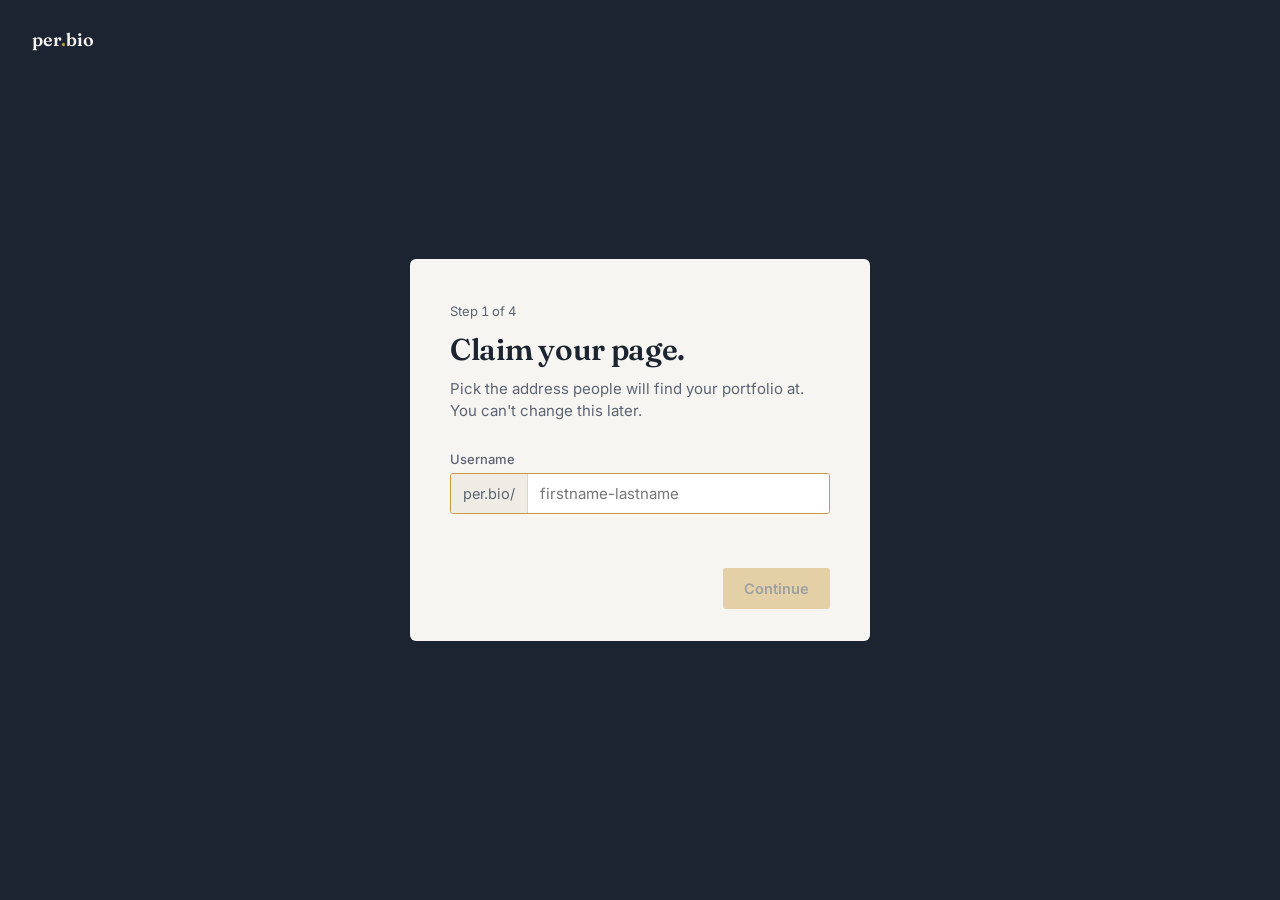
==== dashboard.html @ e637c113 "Add per.bio app" ====
<!DOCTYPE html>
<html lang="en">
<head>
<meta charset="UTF-8">
<meta name="viewport" content="width=device-width, initial-scale=1">
<title>per.bio — Edit your page</title>
<link rel="preconnect" href="https://fonts.googleapis.com">
<link href="https://fonts.googleapis.com/css2?family=Fraunces:opsz,wght@9..144,500;9..144,600&family=Inter:wght@400;500;600;700&display=swap" rel="stylesheet">
<link rel="stylesheet" href="style.css">
</head>
<body data-page="dashboard">

<div class="dashboard">
  <header class="topbar">
    <div style="display:flex; align-items:center;">
      <span class="wordmark">per<span>.</span>bio</span>
      <span class="handle" id="handleLabel"></span>
    </div>
    <div class="topbar-actions">
      <button class="btn-text" id="resetBtn" style="color:rgba(247,245,241,.6)">Start over</button>
      <a class="btn btn-ghost btn-sm" id="publicLink" href="profile.html" target="_blank" rel="noopener">View public page</a>
    </div>
  </header>

  <div class="dash-body">
    <nav class="tab-rail">
      <button data-tab="profile" class="active">Profile</button>
      <button data-tab="socials">Socials</button>
      <button data-tab="media">Media</button>
      <button data-tab="resume">Resume / CV</button>
      <button data-tab="about">About Me</button>
      <button data-tab="contact">Contact Info</button>
      <button data-tab="booking">Booking</button>
    </nav>

    <main class="editor">

      <section class="panel active" data-panel="profile">
        <h2>Profile</h2>
        <p class="panel-sub">This is the header everyone sees first.</p>
        <div class="avatar-picker">
          <div class="avatar-circle" id="avatarCircle" title="Click to change photo"></div>
          <div>
            <button type="button" class="btn btn-outline btn-sm" id="avatarBtn">Change photo</button>
            <input type="file" id="avatarFile" accept="image/*" class="hidden">
          </div>
        </div>
        <div class="field">
          <label for="nameInput">Full name</label>
          <input id="nameInput" type="text" placeholder="Jordan Ramirez">
        </div>
        <div class="field">
          <label for="taglineInput">One-line tagline</label>
          <input id="taglineInput" type="text" placeholder="Junior @ Boston University · Product Design">
        </div>
      </section>

      <section class="panel" data-panel="socials">
        <h2>Socials</h2>
        <p class="panel-sub">Leave any of these blank to hide them from your page.</p>
        <div class="social-grid" id="socialGrid"></div>
      </section>

      <section class="panel" data-panel="media">
        <h2>Media</h2>
        <p class="panel-sub">Link videos, reels, or demos from YouTube, TikTok, or Vimeo.</p>
        <div id="mediaList"></div>
        <div class="list-add-row">
          <button type="button" class="btn btn-outline btn-sm" id="addMediaBtn">+ Add media</button>
        </div>
      </section>

      <section class="panel" data-panel="resume">
        <h2>Resume / CV</h2>
        <p class="panel-sub">Upload a file, or link to one hosted elsewhere.</p>

        <div class="resume-file hidden" id="resumeFileLabel">
          <span></span>
          <button type="button" class="btn-text" id="removeResumeFile">Remove</button>
        </div>
        <div class="resume-drop" id="resumeDrop">Click to upload a PDF</div>
        <input type="file" id="resumeFileInput" accept=".pdf,.doc,.docx" class="hidden">

        <div class="field">
          <label for="resumeLinkInput">Or paste a link</label>
          <input id="resumeLinkInput" type="text" placeholder="drive.google.com/...">
        </div>
      </section>

      <section class="panel" data-panel="about">
        <h2>About Me</h2>
        <p class="panel-sub">The longer story — background, interests, what you're looking for.</p>
        <div class="field">
          <textarea id="aboutInput" rows="10" placeholder="I'm a junior studying..."></textarea>
        </div>
      </section>

      <section class="panel" data-panel="contact">
        <h2>Contact Info</h2>
        <p class="panel-sub">How recruiters or admissions officers can reach you.</p>
        <div class="field">
          <label for="emailInput">Email</label>
          <input id="emailInput" type="email" placeholder="you@school.edu">
        </div>
        <div class="field">
          <label for="phoneInput">Phone</label>
          <input id="phoneInput" type="text" placeholder="(555) 123-4567">
        </div>
        <div class="field">
          <label for="locationInput">Location</label>
          <input id="locationInput" type="text" placeholder="Boston, MA">
        </div>
      </section>

      <section class="panel" data-panel="booking">
        <h2>Booking</h2>
        <p class="panel-sub">Connect Gmail so visitors can book real slots on your calendar — no third-party link needed.</p>

        <div id="gmailNotConnected">
          <div class="gmail-box">
            <div class="gmail-box-icon">@</div>
            <div style="flex:1;">
              <div class="gmail-box-title">Connect your Gmail</div>
              <div class="gmail-box-sub">Your availability below will show real open slots to visitors, and bookings land on your calendar.</div>
              <div class="field" style="margin: 12px 0 10px;">
                <input id="gmailEmailInput" type="email" placeholder="you@gmail.com">
              </div>
              <button type="button" class="btn btn-primary btn-sm" id="connectGmailBtn">Connect Gmail</button>
            </div>
          </div>
        </div>

        <div id="gmailConnected" class="hidden">
          <div class="gmail-connected-badge">
            <span class="gmail-dot"></span>
            <span>Connected as <strong id="gmailEmailLabel"></strong></span>
            <button type="button" class="btn-text" id="disconnectGmailBtn">Disconnect</button>
          </div>

          <h3 class="sub-h">Days you're available</h3>
          <div class="day-toggle-row" id="dayToggleRow"></div>

          <div class="field-row">
            <div class="field">
              <label for="startHourSelect">Available from</label>
              <select id="startHourSelect"></select>
            </div>
            <div class="field">
              <label for="endHourSelect">Available until</label>
              <select id="endHourSelect"></select>
            </div>
            <div class="field">
              <label for="slotLengthSelect">Slot length</label>
              <select id="slotLengthSelect">
                <option value="15">15 min</option>
                <option value="30">30 min</option>
                <option value="60">60 min</option>
              </select>
            </div>
          </div>

          <div class="field">
            <label for="bookingNoteInput">Note shown above your calendar</label>
            <input id="bookingNoteInput" type="text" placeholder="Happy to chat about internships or coffee chats.">
          </div>

          <h3 class="sub-h">Upcoming bookings</h3>
          <div id="bookingsList"></div>
        </div>
      </section>

    </main>

    <aside class="preview">
      <div class="preview-label">Live preview</div>
      <div class="preview-frame">
        <div id="previewPage"></div>
      </div>
    </aside>
  </div>
</div>

<script src="script.js"></script>
<script>
  document.getElementById("avatarBtn").addEventListener("click", () => document.getElementById("avatarFile").click());
</script>
</body>
</html>
---- style.css ----
/* =========================================================
   per.bio — shared styles
   Editorial / academic portfolio aesthetic:
   ink + paper + a single brass accent, hairline rules
   instead of card-shadow stacks.
   ========================================================= */

:root{
  --ink: #1B2430;
  --ink-2: #2A3441;
  --ink-soft: #47526333;
  --paper: #F7F5F1;
  --paper-2: #FFFFFF;
  --brass: #C99A3B;
  --brass-dark: #A87C24;
  --teal: #2F6F62;
  --line: #DCD7CC;
  --line-strong: #C6C0B2;
  --muted: #5B6472;
  --danger: #B3452E;

  --serif: "Fraunces", Georgia, "Times New Roman", serif;
  --sans: "Inter", -apple-system, BlinkMacSystemFont, "Segoe UI", sans-serif;

  --radius-sm: 3px;
  --radius-md: 6px;
  --radius-full: 999px;
}

*{ box-sizing: border-box; }
html, body{ height:100%; }
body{
  margin:0;
  font-family: var(--sans);
  color: var(--ink);
  background: var(--paper);
  -webkit-font-smoothing: antialiased;
}
h1,h2,h3,.serif{ font-family: var(--serif); font-weight: 600; letter-spacing: -0.01em; }
a{ color: inherit; }
button{ font-family: inherit; }
.hidden{ display:none !important; }

input, textarea, select{
  font-family: var(--sans);
  font-size: 15px;
  color: var(--ink);
  background: var(--paper-2);
  border: 1px solid var(--line);
  border-radius: var(--radius-sm);
  padding: 10px 12px;
  width: 100%;
  outline: none;
  transition: border-color .15s ease;
}
input:focus, textarea:focus, select:focus{
  border-color: var(--brass);
}
textarea{ resize: vertical; min-height: 90px; line-height: 1.5; }
label{ font-size: 13px; color: var(--muted); font-weight: 500; display:block; margin-bottom: 6px; }
.field{ margin-bottom: 18px; }
.field-row{ display:flex; gap: 14px; }
.field-row > .field{ flex:1; }

.btn{
  display:inline-flex; align-items:center; justify-content:center; gap:8px;
  border: 1px solid transparent;
  border-radius: var(--radius-sm);
  padding: 11px 20px;
  font-size: 14.5px;
  font-weight: 600;
  cursor: pointer;
  transition: transform .1s ease, opacity .15s ease, background .15s ease;
}
.btn:active{ transform: translateY(1px); }
.btn-primary{ background: var(--brass); color: var(--ink); }
.btn-primary:hover{ background: var(--brass-dark); }
.btn-primary:disabled{ opacity:.4; cursor:not-allowed; }
.btn-ghost{ background: transparent; color: var(--paper); border-color: rgba(247,245,241,.35); }
.btn-ghost:hover{ border-color: rgba(247,245,241,.7); }
.btn-outline{ background: transparent; color: var(--ink); border-color: var(--line-strong); }
.btn-outline:hover{ border-color: var(--ink); }
.btn-sm{ padding: 7px 14px; font-size: 13px; }
.btn-text{ background:none; border:none; color: var(--muted); font-size: 14px; cursor:pointer; padding:6px 4px; }
.btn-text:hover{ color: var(--ink); }

.badge{
  display:inline-flex; align-items:center; gap:6px;
  font-size: 12px; font-weight: 600; letter-spacing:.02em;
  padding: 4px 10px; border-radius: var(--radius-full);
  background: rgba(47,111,98,.1); color: var(--teal);
}

/* ---------- onboarding ---------- */
.onboarding{
  min-height:100vh;
  background: var(--ink);
  display:flex; align-items:center; justify-content:center;
  padding: 32px 20px;
}
.onboard-wordmark{
  position:fixed; top: 28px; left: 32px;
  color: var(--paper); font-family: var(--serif); font-size:18px; font-weight:600;
}
.onboard-wordmark span{ color: var(--brass); }
.onboard-card{
  width: 100%; max-width: 460px;
  background: var(--paper);
  border-radius: var(--radius-md);
  padding: 44px 40px 32px;
}
.step-index{
  font-size: 13px; color: var(--muted); margin-bottom: 14px; font-variant-numeric: tabular-nums;
}
.onboard-card h1{
  font-size: 30px; line-height:1.15; margin: 0 0 10px;
}
.onboard-sub{
  color: var(--muted); font-size: 15px; margin: 0 0 28px; line-height:1.5;
}
.username-input-wrap{
  display:flex; align-items:stretch; border: 1px solid var(--line); border-radius: var(--radius-sm); overflow:hidden;
}
.username-prefix{
  background: #EFECE5; color: var(--muted); font-size: 14.5px;
  display:flex; align-items:center; padding: 0 12px; white-space:nowrap; border-right: 1px solid var(--line);
}
.username-input-wrap input{ border:none; border-radius:0; }
.username-input-wrap:focus-within{ border-color: var(--brass); }
.field-msg{ font-size: 13px; margin-top: 8px; min-height: 18px; }
.field-msg.error{ color: var(--danger); }
.field-msg.ok{ color: var(--teal); }

.choice-list{ display:flex; flex-direction:column; gap:10px; margin-bottom: 8px; }
.choice{
  display:flex; align-items:center; justify-content:space-between; gap:12px;
  border: 1px solid var(--line); border-radius: var(--radius-sm);
  padding: 13px 16px; cursor:pointer; background: var(--paper-2);
  font-size: 15px; text-align:left; transition: border-color .12s ease, background .12s ease;
}
.choice:hover{ border-color: var(--line-strong); }
.choice.selected{ border-color: var(--brass); background: #FBF3E3; }
.choice .tick{
  width:18px; height:18px; border-radius:50%; border: 1.5px solid var(--line-strong); flex:none;
  display:flex; align-items:center; justify-content:center;
}
.choice.selected .tick{ border-color: var(--brass); background: var(--brass); }
.choice.selected .tick::after{ content:""; width:7px; height:7px; border-radius:50%; background: var(--ink); }

.onboard-actions{
  display:flex; align-items:center; justify-content:space-between; margin-top: 28px;
}

/* ---------- dashboard shell ---------- */
.dashboard{ min-height:100vh; display:flex; flex-direction:column; }
.topbar{
  background: var(--ink); color: var(--paper);
  display:flex; align-items:center; justify-content:space-between;
  padding: 14px 26px; flex: none;
}
.topbar .wordmark{ font-family: var(--serif); font-size: 17px; font-weight:600; }
.topbar .wordmark span{ color: var(--brass); }
.topbar .handle{ color: rgba(247,245,241,.6); font-size: 13.5px; margin-left: 14px; }
.topbar-actions{ display:flex; align-items:center; gap: 10px; }

.dash-body{ flex:1; display:flex; min-height:0; }
.tab-rail{
  width: 210px; flex: none; background: var(--paper-2); border-right: 1px solid var(--line);
  padding: 22px 12px; display:flex; flex-direction:column; gap: 2px;
}
.tab-rail button{
  text-align:left; background:none; border:none; cursor:pointer;
  padding: 10px 14px; border-radius: var(--radius-sm); font-size: 14.5px; color: var(--muted);
  display:flex; align-items:center; gap:10px;
}
.tab-rail button:hover{ background: var(--paper); color: var(--ink); }
.tab-rail button.active{ background: var(--ink); color: var(--paper); font-weight:600; }
.tab-rail .rail-num{ font-size:11px; opacity:.55; font-variant-numeric: tabular-nums; width: 16px; }

.editor{
  flex: 1 1 480px; max-width: 620px; overflow-y:auto;
  padding: 32px 36px 60px; border-right: 1px solid var(--line);
}
.editor h2{ font-size: 22px; margin: 0 0 6px; }
.editor .panel-sub{ color: var(--muted); font-size: 14px; margin: 0 0 28px; }
.panel{ display:none; }
.panel.active{ display:block; }

.avatar-picker{ display:flex; align-items:center; gap: 18px; margin-bottom: 26px; }
.avatar-circle{
  width: 74px; height:74px; border-radius:50%; background: var(--ink);
  color: var(--paper); display:flex; align-items:center; justify-content:center;
  font-family: var(--serif); font-size: 26px; overflow:hidden; flex:none; border: 2px solid var(--paper-2);
  box-shadow: 0 0 0 1px var(--line);
}
.avatar-circle img{ width:100%; height:100%; object-fit:cover; }

.social-grid{ display:flex; flex-direction:column; gap: 10px; }
.social-row{ display:flex; align-items:center; gap: 12px; }
.social-chip{
  width: 38px; height:38px; border-radius:50%; flex:none;
  display:flex; align-items:center; justify-content:center;
  font-size: 11.5px; font-weight:700; color:#fff; letter-spacing:.01em;
}
.social-row input{ flex:1; }

.media-item{
  border:1px solid var(--line); border-radius: var(--radius-sm); padding: 14px 16px; margin-bottom: 12px;
}
.media-item .row1{ display:flex; gap:10px; margin-bottom:10px; }
.media-item select{ max-width: 140px; }
.media-item-actions{ display:flex; justify-content:flex-end; }

.list-add-row{ margin-top: 4px; }

.resume-drop{
  border: 1.5px dashed var(--line-strong); border-radius: var(--radius-sm);
  padding: 26px; text-align:center; color: var(--muted); font-size: 14px; margin-bottom: 18px;
  cursor:pointer;
}
.resume-drop:hover{ border-color: var(--brass); color: var(--ink); }
.resume-file{
  display:flex; align-items:center; justify-content:space-between;
  border: 1px solid var(--line); border-radius: var(--radius-sm); padding: 12px 16px; margin-bottom: 18px;
  font-size: 14px;
}

.preview{
  width: 380px; flex:none; background: var(--paper); overflow-y:auto; padding: 26px 24px 60px;
}
.preview-label{
  font-size: 12px; color: var(--muted); text-transform: none; letter-spacing:.02em; margin-bottom: 10px;
  display:flex; align-items:center; justify-content:space-between;
}
.preview-frame{
  background: var(--paper-2); border: 1px solid var(--line); border-radius: var(--radius-md);
  padding: 30px 22px; min-height: 520px;
}

/* ---------- public profile page (shared render) ---------- */
.pv-head{ text-align:center; margin-bottom: 22px; }
.pv-avatar{
  width: 84px; height:84px; border-radius:50%; margin: 0 auto 14px;
  background: var(--ink); color:var(--paper); display:flex; align-items:center; justify-content:center;
  font-family: var(--serif); font-size: 30px; overflow:hidden;
}
.pv-avatar img{ width:100%; height:100%; object-fit:cover; }
.pv-name{ font-size: 21px; margin: 0 0 4px; }
.pv-tag{ color: var(--muted); font-size: 13.5px; margin: 0 0 10px; }
.pv-bio{ font-size: 14.5px; line-height:1.6; color: var(--ink-2); margin: 0 0 18px; }
.pv-socials{ display:flex; flex-wrap:wrap; justify-content:center; gap:8px; margin-bottom: 22px; }
.pv-social-chip{
  width: 32px; height:32px; border-radius:50%; display:flex; align-items:center; justify-content:center;
  font-size: 10px; font-weight:700; color:#fff; text-decoration:none;
}
.pv-tabs{
  display:flex; gap: 4px; border-bottom: 1px solid var(--line); margin-bottom: 18px; overflow-x:auto;
}
.pv-tabs button{
  background:none; border:none; cursor:pointer; padding: 9px 4px; margin-right: 16px;
  font-size: 13.5px; color: var(--muted); border-bottom: 2px solid transparent; white-space:nowrap;
}
.pv-tabs button.active{ color: var(--ink); border-color: var(--brass); font-weight:600; }
.pv-panel{ display:none; font-size: 14px; line-height:1.6; }
.pv-panel.active{ display:block; }
.pv-empty{ color: var(--muted); font-style: normal; font-size: 13.5px; }
.pv-media-card{ border:1px solid var(--line); border-radius: var(--radius-sm); padding: 12px 14px; margin-bottom: 10px; }
.pv-media-card .plat{ font-size: 11px; color: var(--teal); font-weight:700; margin-bottom:4px; }
.pv-media-card a{ font-size: 13.5px; word-break: break-all; }
.pv-row{ display:flex; justify-content:space-between; gap: 12px; padding: 9px 0; border-bottom: 1px solid #EFEBE3; }
.pv-row:last-child{ border-bottom:none; }
.pv-row .k{ color: var(--muted); }

/* full public page (profile.html) */
.public-page{
  max-width: 560px; margin: 0 auto; padding: 60px 24px 90px;
}
.public-page .pv-avatar{ width: 108px; height:108px; font-size: 38px; }
.public-page .pv-name{ font-size: 28px; }
.public-page .pv-bio{ font-size: 15.5px; max-width: 440px; margin-left:auto; margin-right:auto; text-align:center; }
.public-topbar{
  text-align:center; padding: 18px 0 0; font-size: 12.5px; color: var(--muted);
}
.public-topbar span{ color: var(--brass); font-weight:700; }

/* ---------- gmail connect + booking calendar ---------- */
.sub-h{ font-size: 14px; font-weight:600; margin: 26px 0 12px; }

.gmail-box{
  display:flex; gap:14px; border:1px solid var(--line); border-radius: var(--radius-md);
  padding: 18px; background: var(--paper-2); margin-bottom: 6px;
}
.gmail-box-icon{
  width: 38px; height:38px; border-radius:50%; flex:none;
  background: var(--ink); color: var(--paper); font-family: var(--serif);
  display:flex; align-items:center; justify-content:center; font-size:17px;
}
.gmail-box-title{ font-weight:600; font-size: 15px; margin-bottom:4px; }
.gmail-box-sub{ font-size: 13px; color: var(--muted); line-height:1.5; }

.gmail-connected-badge{
  display:flex; align-items:center; gap:8px; font-size: 13.5px;
  border:1px solid var(--line); border-radius: var(--radius-full);
  padding: 8px 14px; margin-bottom: 18px; width:fit-content;
}
.gmail-dot{ width:8px; height:8px; border-radius:50%; background: var(--teal); flex:none; }
.gmail-connected-badge #disconnectGmailBtn{ margin-left:6px; padding:0; font-size:12.5px; }

.day-toggle-row{ display:flex; flex-wrap:wrap; gap:8px; margin-bottom: 20px; }
.day-chip{
  border:1px solid var(--line); background: var(--paper-2); border-radius: var(--radius-full);
  padding: 7px 14px; font-size: 13.5px; cursor:pointer; color: var(--muted);
}
.day-chip.selected{ background: var(--ink); border-color: var(--ink); color: var(--paper); font-weight:600; }

.cal-note{ font-size: 13.5px; color: var(--ink-2); margin: 0 0 16px; line-height:1.5; }
.cal-header{ display:flex; align-items:center; justify-content:space-between; margin-bottom: 10px; }
.cal-header button{ font-size: 18px; padding: 2px 10px; }
.cal-header button:disabled{ opacity:.25; cursor:default; }
.cal-month-label{ font-size: 15.5px; }
.cal-weekdays{
  display:grid; grid-template-columns: repeat(7,1fr); gap:4px;
  font-size: 11.5px; color: var(--muted); text-align:center; margin-bottom: 4px;
}
.cal-grid{ display:grid; grid-template-columns: repeat(7,1fr); gap:4px; margin-bottom: 6px; }
.cal-day{
  aspect-ratio: 1; border:1px solid transparent; background: none; border-radius: var(--radius-sm);
  font-size: 13px; color: var(--line-strong); cursor: default;
}
.cal-day.cal-blank{ visibility:hidden; }
.cal-day.cal-past{ color: #D8D3C7; }
.cal-day.cal-today{ font-weight:700; }
.cal-day.cal-available{
  color: var(--ink); border-color: var(--line); cursor:pointer; background: var(--paper-2);
}
.cal-day.cal-available:hover{ border-color: var(--brass); }
.cal-day.cal-selected{ background: var(--brass); border-color: var(--brass); color: var(--ink); font-weight:700; }

.cal-slots-wrap{ border-top: 1px solid var(--line); margin-top: 14px; padding-top: 14px; }
.cal-slots-label{ font-size: 13px; color: var(--muted); margin-bottom: 10px; }
.cal-slots{ display:flex; flex-wrap:wrap; gap:8px; }
.cal-slot{
  border:1px solid var(--line); background: var(--paper-2); border-radius: var(--radius-sm);
  padding: 8px 12px; font-size: 13px; cursor:pointer;
}
.cal-slot:hover{ border-color: var(--brass); }
.cal-slot.cal-slot-booked{ color: var(--muted); text-decoration: line-through; cursor:default; background:#F1EEE7; }
.cal-confirm{ margin-top: 14px; padding-top: 14px; border-top: 1px solid var(--line); max-width: 280px; }
.cal-confirm-success{
  margin-top: 14px; padding: 12px 14px; border-radius: var(--radius-sm);
  background: rgba(47,111,98,.1); color: var(--teal); font-size: 13.5px;
}

@media (max-width: 980px){
  .dash-body{ flex-direction: column; }
  .tab-rail{ width:100%; flex-direction:row; overflow-x:auto; border-right:none; border-bottom:1px solid var(--line); }
  .editor{ max-width:none; border-right:none; }
  .preview{ width:100%; }
}
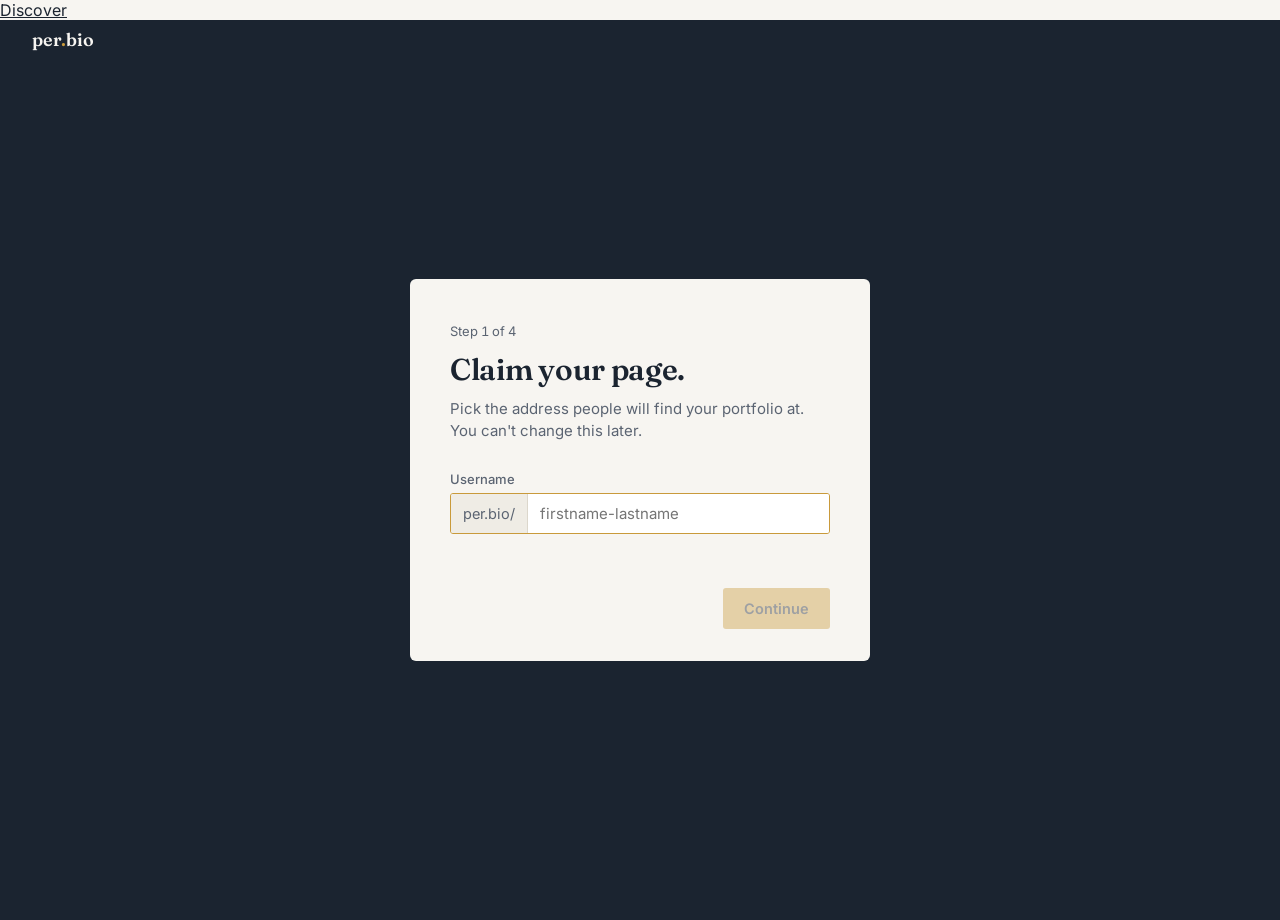
==== commit 73e4286a: "Add per.bio app" ====
--- a/dashboard.html
+++ b/dashboard.html
@@ -25,6 +25,7 @@
   <div class="dash-body">
     <nav class="tab-rail">
       <button data-tab="profile" class="active">Profile</button>
+      <button data-tab="design">Design</button>
       <button data-tab="socials">Socials</button>
       <button data-tab="media">Media</button>
       <button data-tab="resume">Resume / CV</button>
@@ -51,8 +52,17 @@
         </div>
         <div class="field">
           <label for="taglineInput">One-line tagline</label>
-          <input id="taglineInput" type="text" placeholder="Junior @ Boston University · Product Design">
+          <input id="taglineInput" type="text" placeholder="Senior @ The College of New Jersey · Product Design">
         </div>
+      </section>
+
+      <section class="panel" data-panel="design">
+        <h2>Design</h2>
+        <p class="panel-sub">Pick a template and an accent color. Your content carries over, so switch any time.</p>
+        <h3 class="sub-h" style="margin-top:0">Template</h3>
+        <div class="tpl-grid" id="tplGrid"></div>
+        <h3 class="sub-h">Accent color</h3>
+        <div class="swatch-row" id="swatchRow"></div>
       </section>
 
       <section class="panel" data-panel="socials">
@@ -72,14 +82,12 @@
 
       <section class="panel" data-panel="resume">
         <h2>Resume / CV</h2>
-        <p class="panel-sub">Upload a file, or link to one hosted elsewhere.</p>
+        <p class="panel-sub">Upload up to 5 files (PDF, DOC, or DOCX), or link to one hosted elsewhere.</p>
 
-        <div class="resume-file hidden" id="resumeFileLabel">
-          <span></span>
-          <button type="button" class="btn-text" id="removeResumeFile">Remove</button>
-        </div>
-        <div class="resume-drop" id="resumeDrop">Click to upload a PDF</div>
-        <input type="file" id="resumeFileInput" accept=".pdf,.doc,.docx" class="hidden">
+        <div id="filesList"></div>
+        <div class="resume-drop" id="filesDrop" role="button" tabindex="0">Click to upload files (<span id="fileCount">0</span> of 5)</div>
+        <input type="file" id="filesInput" accept=".pdf,.doc,.docx" multiple class="hidden">
+        <p class="panel-sub" id="filesMsg" role="status" style="margin-top:8px"></p>
 
         <div class="field">
           <label for="resumeLinkInput">Or paste a link</label>
@@ -91,7 +99,7 @@
         <h2>About Me</h2>
         <p class="panel-sub">The longer story — background, interests, what you're looking for.</p>
         <div class="field">
-          <textarea id="aboutInput" rows="10" placeholder="I'm a junior studying..."></textarea>
+          <textarea id="aboutInput" rows="10" placeholder="I'm a senior studying..."></textarea>
         </div>
       </section>
 
@@ -108,7 +116,7 @@
         </div>
         <div class="field">
           <label for="locationInput">Location</label>
-          <input id="locationInput" type="text" placeholder="Boston, MA">
+          <input id="locationInput" type="text" placeholder="Princeton, NJ">
         </div>
       </section>
 
@@ -183,6 +191,7 @@
 <script src="script.js"></script>
 <script>
   document.getElementById("avatarBtn").addEventListener("click", () => document.getElementById("avatarFile").click());
+
 </script>
 </body>
-</html>
+</html>
--- a/style.css
+++ b/style.css
@@ -234,8 +234,9 @@
 }
 .preview-frame{
   background: var(--paper-2); border: 1px solid var(--line); border-radius: var(--radius-md);
-  padding: 30px 22px; min-height: 520px;
-}
+  overflow:hidden;
+}
+.preview-frame .tpl{ padding: 30px 22px; min-height: 520px; }
 
 /* ---------- public profile page (shared render) ---------- */
 .pv-head{ text-align:center; margin-bottom: 22px; }
@@ -351,9 +352,94 @@
   background: rgba(47,111,98,.1); color: var(--teal); font-size: 13.5px;
 }
 
+/* ---------- templates ---------- */
+.tpl{ container-type: inline-size; background: var(--paper); color: var(--ink); }
+.public-page:has(.tpl-split){ max-width: 980px; }
+body.tpl-dark .public-topbar{ color:#9AA3AF; }
+
+/* Midnight */
+.tpl-midnight{
+  --ink:#F2EFE8; --ink-2:#D9D5CB; --paper:#12181F; --paper-2:#1B2430;
+  --line:#2E3946; --line-strong:#3E4B59; --muted:#9AA3AF;
+}
+.tpl-midnight .btn-primary, .tpl-midnight .cal-day.cal-selected{ color:#1B2430; }
+.tpl-midnight .pv-avatar{ background: var(--brass); color:#1B2430; }
+.tpl-midnight .cal-slot-booked{ background:#161D25; }
+.tpl-midnight .cal-day.cal-past{ color:#3A4653; }
+.tpl-midnight .pv-row{ border-bottom-color:#26303B; }
+
+/* Editorial */
+.tpl-editorial{ --paper:#FFFFFF; }
+.tpl-editorial .pv-head{ text-align:left; }
+.tpl-editorial .pv-avatar{ margin:0 0 18px; border-radius:6px; width:92px; height:92px; }
+.tpl-editorial .pv-name{ font-size: clamp(28px, 9cqw, 40px); line-height:1.05; margin-bottom:8px; }
+.tpl-editorial .pv-tag{ font-size:15px; }
+.tpl-editorial .pv-socials{ justify-content:flex-start; }
+.tpl-editorial .pv-social-chip{ border-radius:4px; }
+.tpl-editorial .pv-tabs{ border-bottom:2px solid var(--ink); }
+.tpl-editorial .pv-tabs button.active{ margin-bottom:-2px; }
+
+/* Banner */
+.tpl-banner .pv-head{
+  background: linear-gradient(135deg, #1B2430 0%, #2A3441 55%, var(--brass) 150%);
+  border-radius:8px; padding: 34px 18px 26px;
+}
+.tpl-banner .pv-name{ color:#F7F5F1; }
+.tpl-banner .pv-tag{ color: rgba(247,245,241,.75); }
+.tpl-banner .pv-avatar{ background: var(--brass); color:#1B2430; border:3px solid #F7F5F1; }
+
+/* Split */
+.tpl-split .pv-head{ text-align:left; }
+.tpl-split .pv-avatar{ margin-left:0; margin-right:0; }
+.tpl-split .pv-socials{ justify-content:flex-start; }
+@container (min-width: 700px){
+  .tpl-split .tpl-layout{ display:grid; grid-template-columns: 250px 1fr; gap:48px; align-items:start; }
+  .tpl-split .tpl-side{ position:sticky; top:40px; padding-right:32px; border-right:1px solid var(--line); }
+}
+
+/* template picker */
+.tpl-grid{ display:grid; grid-template-columns: repeat(auto-fill, minmax(150px, 1fr)); gap:14px; margin-bottom:26px; }
+.tpl-card{
+  text-align:left; background: var(--paper-2); border:1px solid var(--line);
+  border-radius: var(--radius-md); padding:10px; cursor:pointer; font-family: inherit; color: var(--ink);
+}
+.tpl-card:hover{ border-color: var(--line-strong); }
+.tpl-card.selected{ border-color: var(--brass); box-shadow: 0 0 0 1px var(--brass); }
+.tpl-name{ font-weight:600; font-size:14px; margin-top:10px; }
+.tpl-desc{ font-size:12px; color: var(--muted); margin-top:2px; }
+.swatch-row{ display:flex; gap:12px; flex-wrap:wrap; }
+.swatch{ width:32px; height:32px; border-radius:50%; border:2px solid var(--paper-2); box-shadow: 0 0 0 1px var(--line-strong); cursor:pointer; padding:0; }
+.swatch.selected{ box-shadow: 0 0 0 2px var(--ink); }
+
+.thumb{ height:96px; border-radius:4px; position:relative; overflow:hidden; background:#F7F5F1; border:1px solid var(--line); }
+.thumb i{ position:absolute; display:block; }
+.thumb .th-av{ width:20px; height:20px; border-radius:50%; background:#1B2430; left:50%; top:12px; transform:translateX(-50%); }
+.thumb .th-l1{ height:5px; width:52px; background:#1B2430; left:50%; top:38px; transform:translateX(-50%); }
+.thumb .th-l2{ height:3px; width:72px; background:#DCD7CC; left:50%; top:48px; transform:translateX(-50%); }
+.thumb .th-bar{ height:2px; left:12px; right:12px; top:68px; background:#C99A3B; }
+.thumb-midnight{ background:#12181F; border-color:#12181F; }
+.thumb-midnight .th-av{ background:#C99A3B; }
+.thumb-midnight .th-l1{ background:#F2EFE8; }
+.thumb-midnight .th-l2{ background:#3E4B59; }
+.thumb-editorial{ background:#fff; }
+.thumb-editorial .th-av{ left:12px; top:12px; transform:none; border-radius:3px; width:22px; height:22px; }
+.thumb-editorial .th-l1{ left:12px; top:42px; transform:none; width:64px; height:7px; }
+.thumb-editorial .th-l2{ left:12px; top:55px; transform:none; }
+.thumb-editorial .th-bar{ background:#1B2430; top:72px; }
+.thumb-banner::before{ content:""; position:absolute; left:8px; right:8px; top:8px; height:46px; border-radius:4px; background: linear-gradient(135deg,#1B2430,#C99A3B); }
+.thumb-banner .th-av{ top:22px; background:#C99A3B; border:2px solid #F7F5F1; }
+.thumb-banner .th-l1{ top:62px; }
+.thumb-banner .th-l2{ top:72px; }
+.thumb-banner .th-bar{ display:none; }
+.thumb-split .th-av{ left:12px; top:14px; transform:none; }
+.thumb-split .th-l1{ left:12px; top:44px; transform:none; width:34px; }
+.thumb-split .th-l2{ left:12px; top:54px; transform:none; width:40px; }
+.thumb-split .th-bar{ display:none; }
+.thumb-split::after{ content:""; position:absolute; left:64px; right:10px; top:14px; bottom:14px; background: repeating-linear-gradient(#DCD7CC 0 4px, transparent 4px 12px); }
+
 @media (max-width: 980px){
   .dash-body{ flex-direction: column; }
   .tab-rail{ width:100%; flex-direction:row; overflow-x:auto; border-right:none; border-bottom:1px solid var(--line); }
   .editor{ max-width:none; border-right:none; }
   .preview{ width:100%; }
-}
+}
